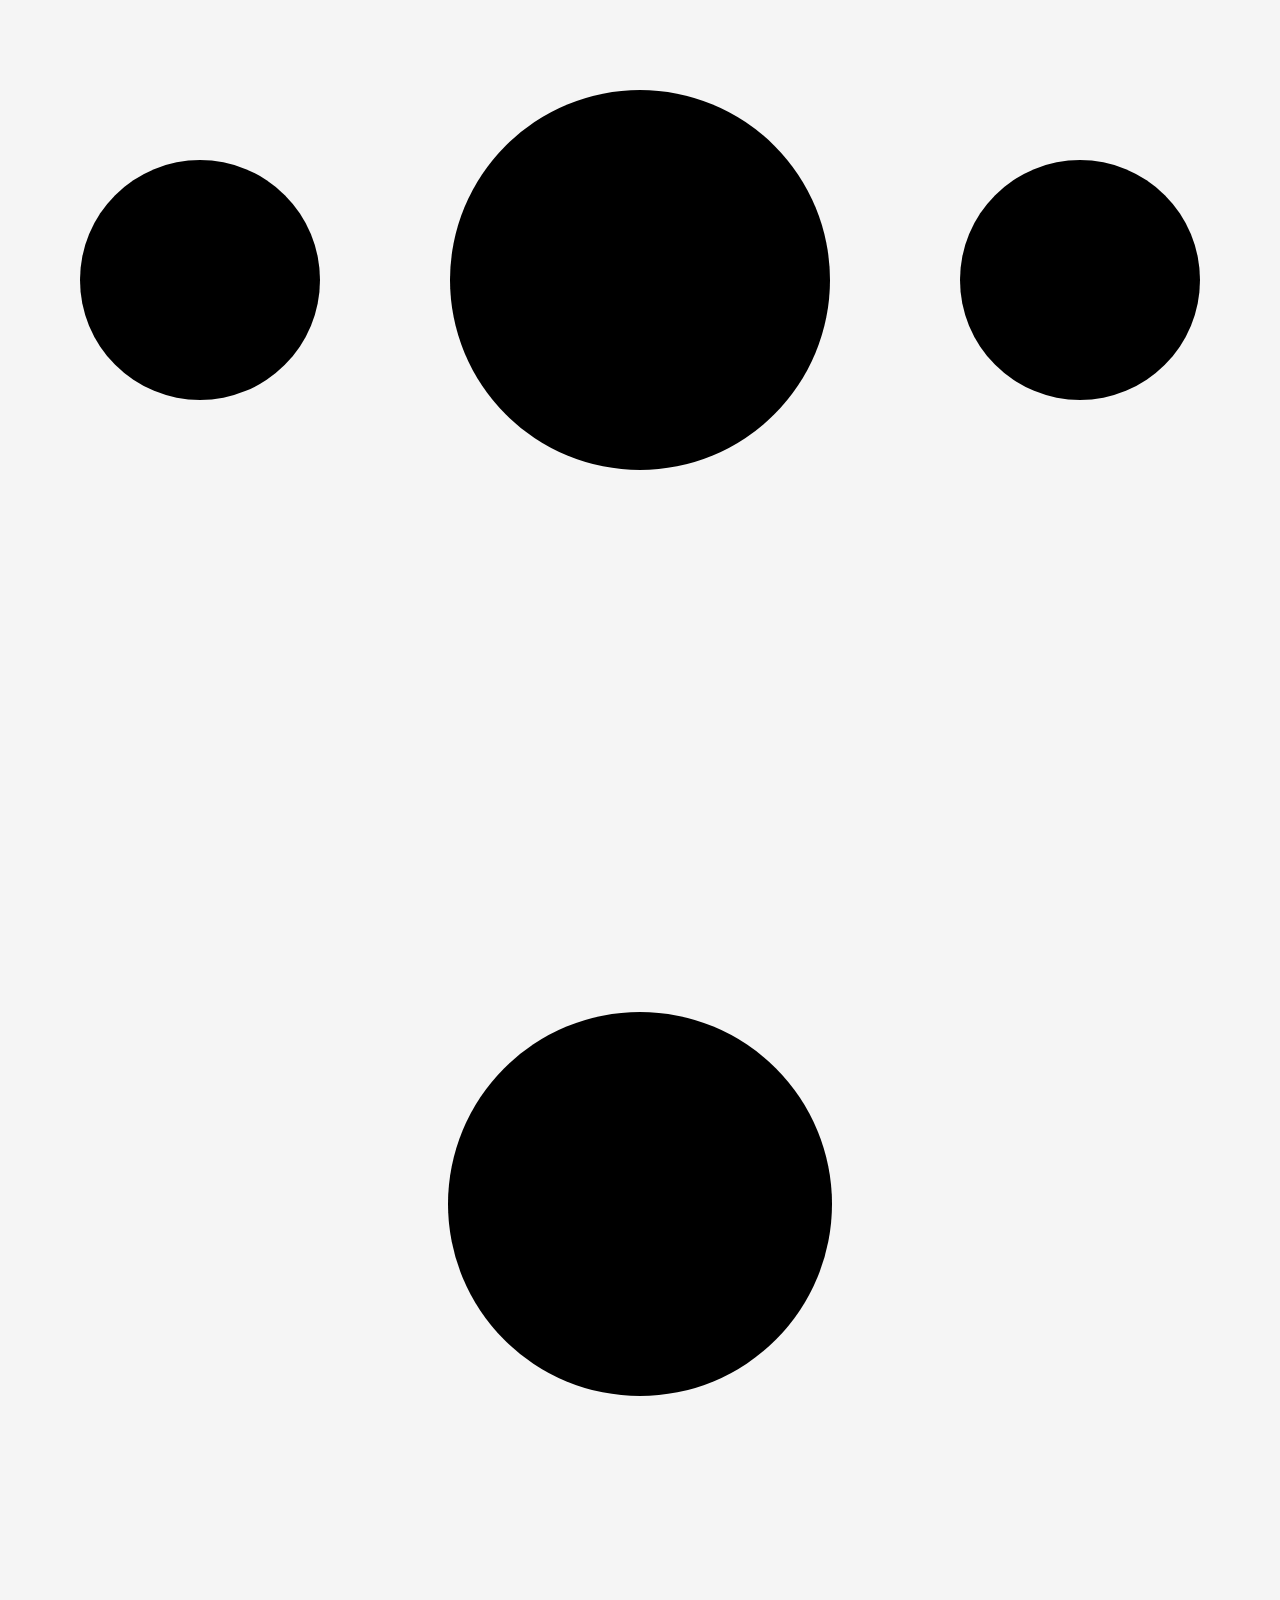
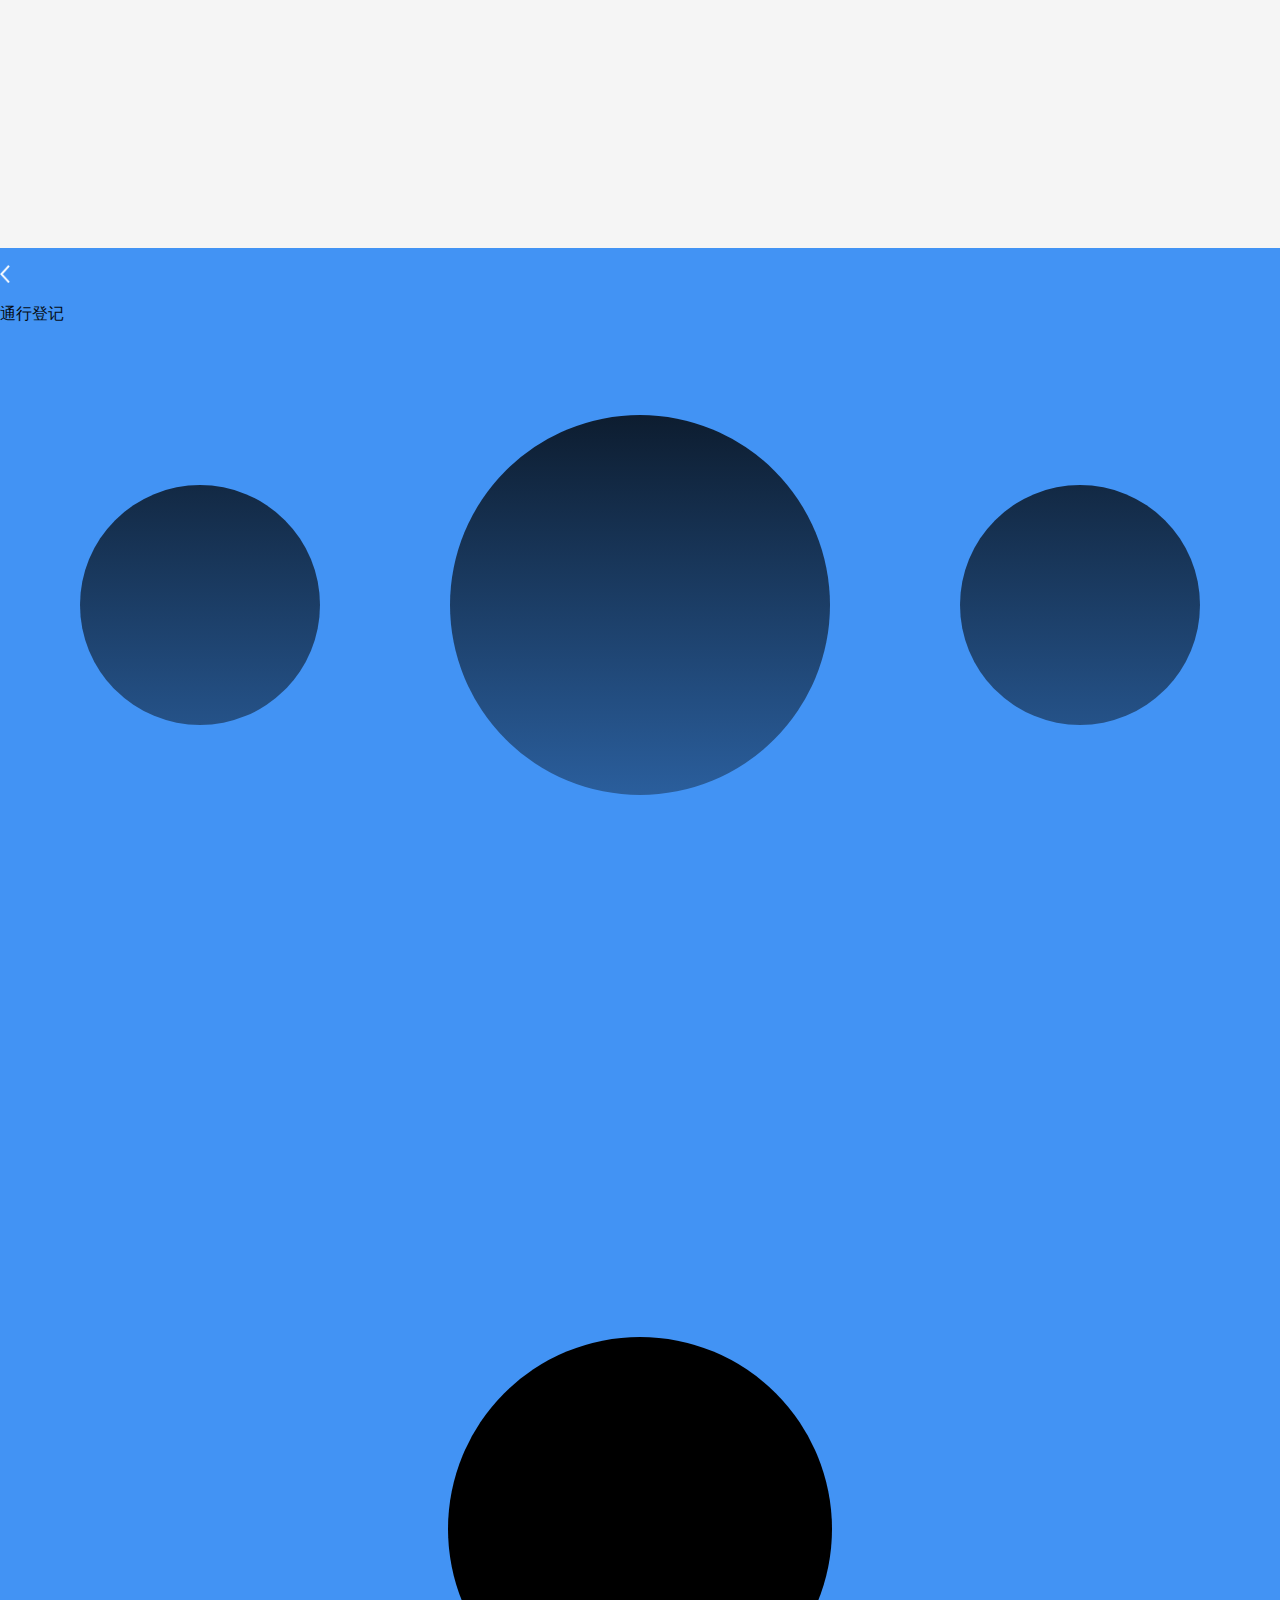
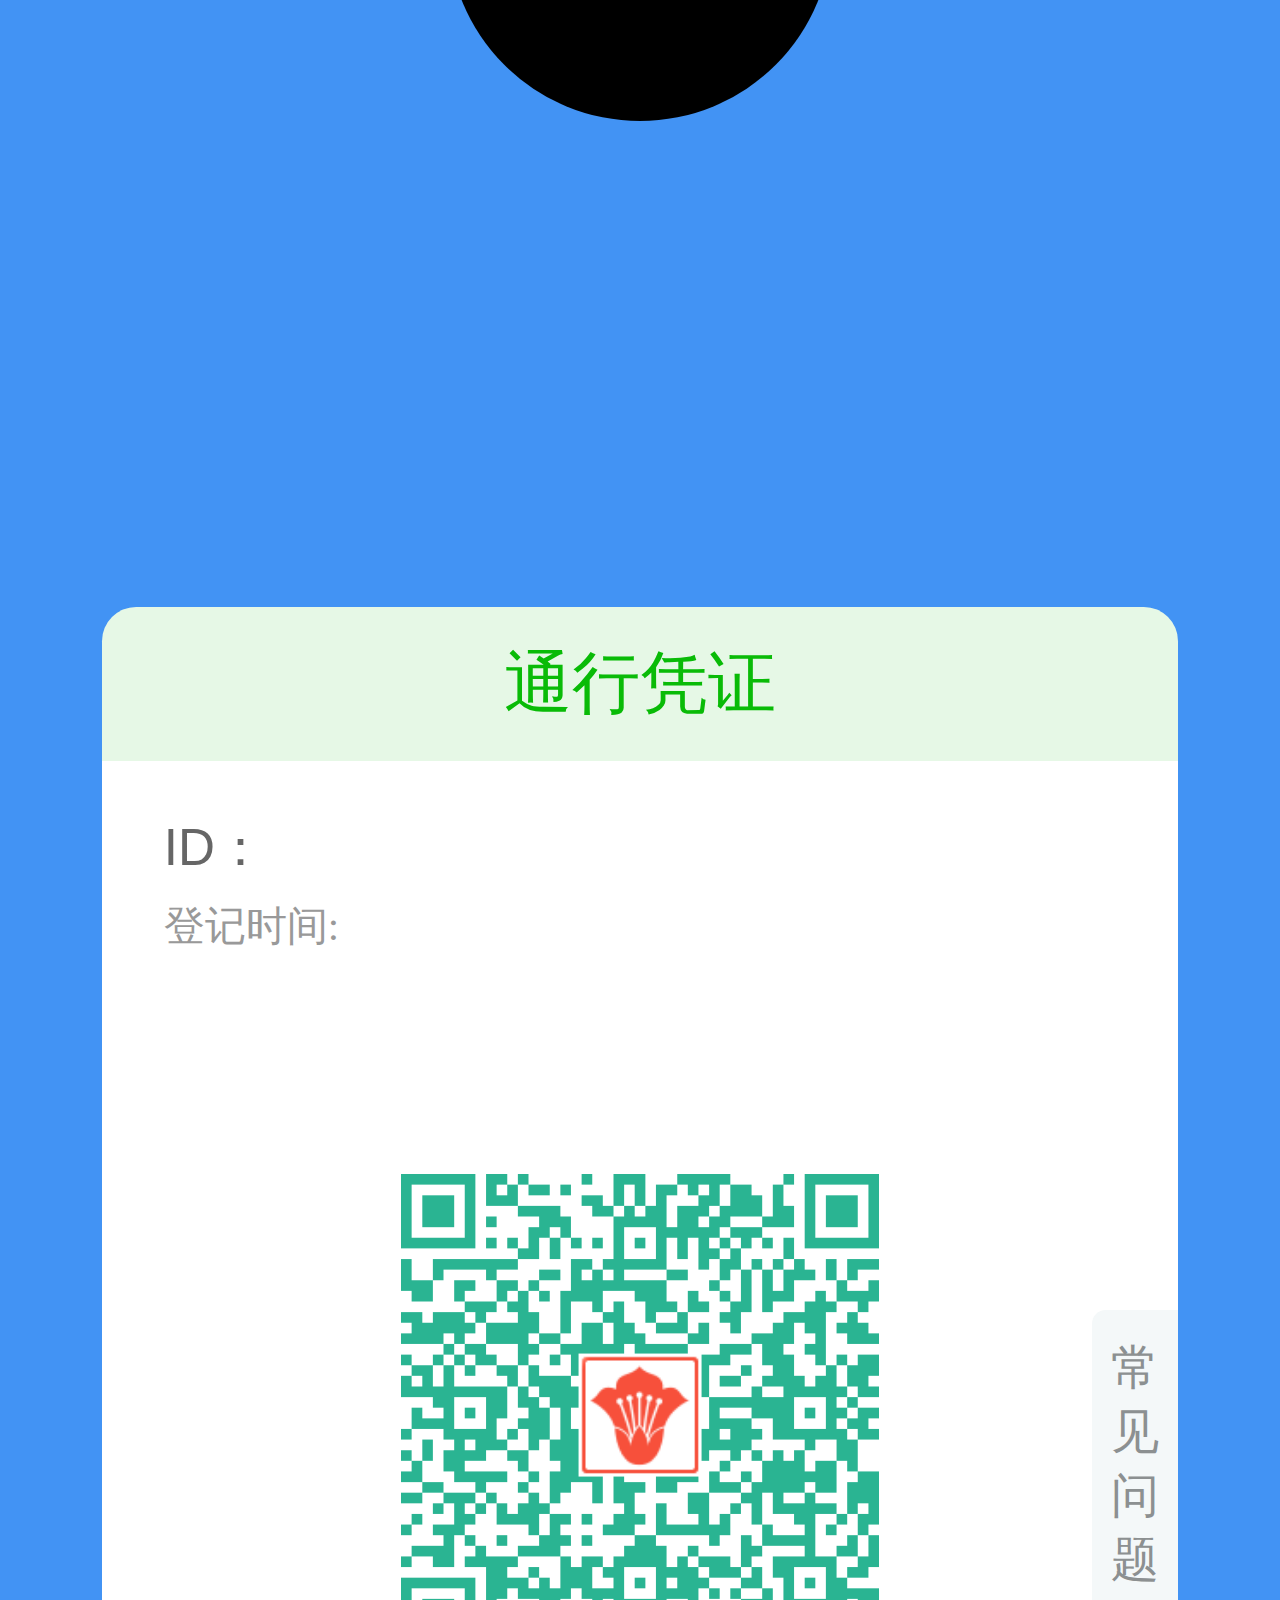
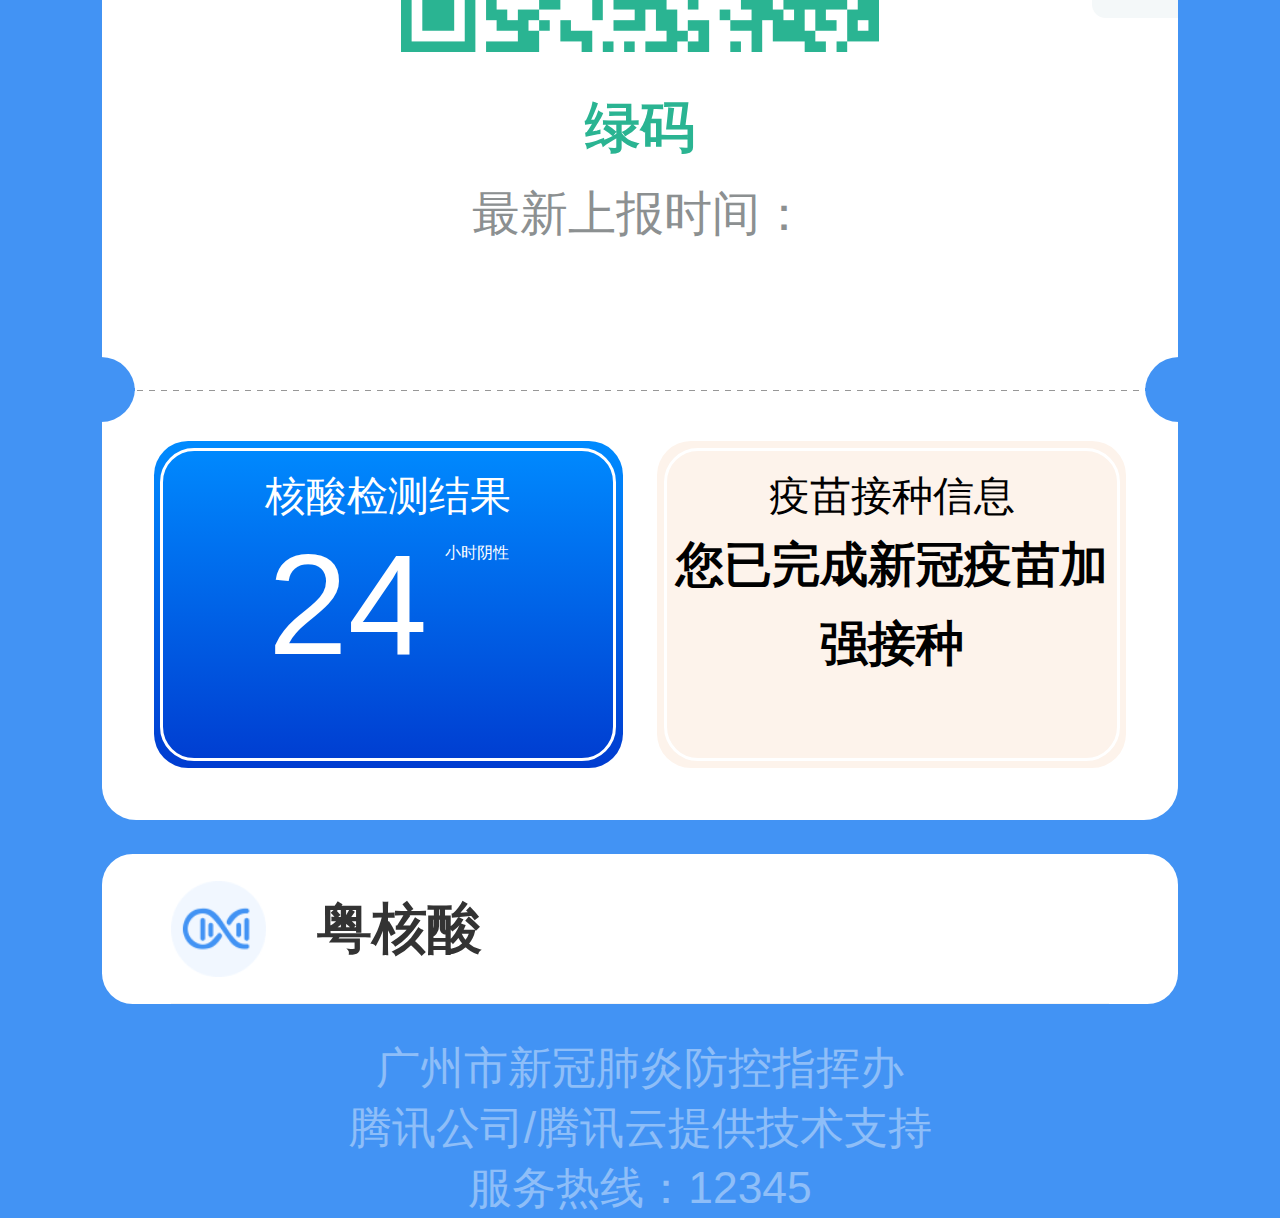
==== healthy/index.html @ b43a205e "2023.0102" ====
<!DOCTYPE html>
<title>通行登记</title>
<meta http-equiv="Content-Type" content="text/html; charset=UTF-8">
<meta name="viewport"
  content="width=device-width,height=device-height,viewport-fit=cover,initial-scale=1,maximum-scale=1,user-scalable=0">
<meta name="theme-color" content="#4293F4">
<meta name="apple-mobile-web-app-status-bar-style" content="black-translucent">
<link rel="manifest" href="manifest.json">
<link rel="apple-touch-icon" sizes="140x140" href="./static/logo.png">
<link rel="icon" type="image/png" href="./static/logo.png">
<link rel="stylesheet" href="./common/base.css">
<link rel="stylesheet" href="./common/cell.css">
<link rel="stylesheet" href="../common/g-icon.css">
<link rel="stylesheet" href="../common/nav.css">
<script src="../common/base.js"></script>
<style>
  body {
    margin: 0;
    font-family: "PingFang SC", sans-serif;
    box-sizing: border-box;
  }

  .check-point-id {
    font-family: "PingFang SC", sans-serif;
  }

  view {
    display: block;
    box-sizing: border-box;
  }
</style>
<div class="capsule capsule--wechat capsule--alternative" onclick="navigateHome();">
  <svg class="capsule__menu-icon" viewBox="0 0 64 28" xmlns="http://www.w3.org/2000/svg">
    <circle cx="32" cy="14" r="9.5" />
    <circle cx="54" cy="14" r="6" />
    <circle cx="10" cy="14" r="6" />
  </svg>
  <div class="capsule__splitter"></div>
  <svg class="capsule__exit-icon" viewBox="0 0 60 60" xmlns="http://www.w3.org/2000/svg">
    <circle cx="30" cy="30" r="9" />
    <circle cx="30" cy="30" r="23" stroke-width="6" fill="transparent" />
  </svg>
</div>
<div class="is-bg-blue">
  <div class="roll-warp roll-warp-before">
    <div class="navbar navbar--wechat navbar--wechat-alternative">
      <div class="navbar__placeholder"></div>
      <div class="navbar__inner">
        <div class="navbar__left">
          <div class="navbar__buttons" onclick="navigateHome();">
            <img class="goBackArrow" src="./static/goBackArrow.png" onclick="navigateHome();">
          </div>
        </div>
        <div class="navbar__center">
          <span style="font-weight: normal;">通行登记</span>
        </div>
        <div class="navbar__right">

        </div>
      </div>
      <div class="capsule capsule--wechat capsule--alternative" onclick="navigateHome();">
        <svg class="capsule__menu-icon" viewBox="0 0 64 28" xmlns="http://www.w3.org/2000/svg">
          <circle cx="32" cy="14" r="9.5" />
          <circle cx="54" cy="14" r="6" />
          <circle cx="10" cy="14" r="6" />
        </svg>
        <div class="capsule__splitter"></div>
        <svg class="capsule__exit-icon" viewBox="0 0 60 60" xmlns="http://www.w3.org/2000/svg">
          <circle cx="30" cy="30" r="9" />
          <circle cx="30" cy="30" r="23" stroke-width="6" fill="transparent" />
        </svg>
      </div>
    </div>
  </div>
  <div class="rep-wrap">
    <div class="sk-card-box__wrapper">
      <div>
        <div class="sk-card-box ">
          <div class="sk-card-box__head is-green ">
            <span class="sk-card-box__title">通行凭证</span>
          </div>
          <div class="sk-card-box__content">
            <div class="sk-card-box__first">
              <div bind:tap="handleCommonProblem" class="relative-problem">常见问题
              </div>
              <div class="card-content-info">
                <div class="sk-card-box__info">
                  <div class="sk-card-box__info-name" id="_name"></div>
                </div>
                <div class="sk-card-box__address" id="_place"></div>
                <div class="check-point-id">
                  ID：<span id="_place_id"></span></div>
                <div class="code-scanning-type" id="_place_type"></div>
                <span class="sk-card-box__time">登记时间: <span id="_time"></span></span>
              </div>
              <div class="sk-card-base__code">
                <img class="sk-card-base__code-pic"
                  src="[data-uri]">
                <img class="health-code-cover-image" src="./static/health-code2.gif">

              </div>
              <div class="health-status" style="color: #2AB492">
                绿码
              </div>
              <div class="code-tip">
                最新上报时间：<span id="last-report"></span>
              </div>
              <div class="risk-map">
              </div>
              <div class="cro-left-bottom is-bg-blue"></div>
              <div class="cro-right-bottom is-bg-blue"></div>
              <div class="cro-line-bottom"></div>
            </div>
            <div class="sk-card-box__last">
              <div class="cro-left-top is-bg-blue"></div>
              <div class="cro-right-top is-bg-blue"></div>
              <div class="nucleic-vaccine-warp">
                <div class="nucleic-left">
                  <div bind:tap="handleToNucleic" class="nucleic-content"
                    style="background: linear-gradient(180deg, #008BFF 0%, #003CD0 100%)">
                    <div class="content-border have-nucleic zh-CN white-content">
                      <div class="content-title">
                        <div>核酸检测结果</div>
                        <div class="g-icon" type="arrow-right" style="font-size: 13px; color:#fff"></div>
                      </div>

                      <div class="nucleic-hour">
                        <div class="time">24</div>
                        <span class="hour">小时阴性</span>
                      </div>
                      <div class="content-date" id="covid-test-time"></div>

                    </div>
                  </div>
                </div>
                <div class="vaccine-right">
                  <div bind:tap="handleToVaccination" class="vaccine-content">
                    <div class="content-border zh-CN">
                      <div class="content-title">
                        <div>疫苗接种信息</div>
                        <div class="g-icon" type="arrow-right" style="font-size: 13px; color:#999"></div>
                      </div>
                      <span class="content cn-content">您已完成新冠疫苗加强接种</span>
                      <div class="content-date" id="vaccination-date"></div>
                    </div>
                  </div>
                </div>
              </div>
            </div>
          </div>
        </div>
      </div>
      <div class="matter-warp">
        <view class="cell component-class">
          
        </view>
        <view class="cell component-class">
          
            </view>
          </view>
        </view>
        <view class="cell component-class">
          <view class="cell__wrap">
            <view class="cell__content">
              <view class="cell__content__header">
                <view class="cell__content__prepend prepend-class">
                  <view class="prepend-item" slot="prepend">
                    <image src="./static/icon-health-nucleic-acid.png">
                    </image>
                  </view>
                </view>
                <view class="cell__content__wrap">
                  <view class="cell__content__label"></view>
                  <view>
                    <view class="matter-content" slot="content">粤核酸</view>
                  </view>
                </view>
              </view>
              <view class="cell__content__footer cell--no-access">
                <view class="cell__content__append cell--no-access">
                  <view slot="append">
                    <view class="g-icon" type="arrow-right" style="font-size: 4vw; color: #C7C7CC;"></view>
                  </view>
                </view>
              </view>
            </view>
          </view>
        </view>
      </div>
      <div class="copyright">
        <div>广州市新冠肺炎防控指挥办</div>
        <div>腾讯公司/腾讯云提供技术支持</div>
        <div>服务热线：12345</div>
      </div>
    </div>
  </div>
</div>
<script>
  setStaticTime("#covid-test-time", 0, 16, 10, 10);
  setStaticTime("#_time", 0, 19);

  addStorageField("_name", "#_name", "名字", "习近平", presetFilters.name_preferfirstname);
  addStorageField("_place", "#_place", "场所名称", "广州市政府大院");
  addStorageField("_place_id", "#_place_id", "场所ID", "1000311672");
  addStorageField("_place_type", "#_place_type", "场所类型", "政府机构");
  addStorageField("_vaccine_date", "#vaccination-date", "疫苗接种完成日期", "2021-06-26");
  addStorageField("_last_report_date", "#last-report", "最新上报时间", "2020/04/26");

  function toggleChecked() {
    document.getElementById("check-button").style.display = "none";
    document.getElementById("not-checked").style.display = "none";
    document.getElementById("checked").style.display = "block";
  }

  initServiceWorker("ykm");
</script>
---- healthy/common/base.css ----
body {
  background: #f5f5f5;
  padding: 0;
  padding-bottom: 0vw !important;
}

.roll-warp {
  position: relative;
}

.roll-warp::after {
  background: linear-gradient(hsla(0, 0%, 100%, 0), #4293f4);
}

.roll-warp-before::before,
.roll-warp::after {
  content: " ";
  width: 100%;
  height: 66.667vw;
  position: absolute;
  top: 0;
}

.roll-warp-before::before {
  background-image: url("../static/topScorll.png");
  background-attachment: fixed;
  background-size: 26.667vw;
  background-position: 50%;
  animation: scrollToUp 1s linear infinite;
}

@-webkit-keyframes scrollToUp {
  0% {
    background-position: 0 0;
  }

  100% {
    background-position: 0 -17.333vw;
  }
}

@keyframes scrollToUp {
  0% {
    background-position: 0 0;
  }

  100% {
    background-position: 0 -17.333vw;
  }
}

.goBackArrow {
  width: 10px;
  height: 18px;
  padding: 1.333vw 5.333vw 1.333vw 0;
}

.ms-my-info {
  margin-bottom: 2.667vw;
  padding: 0 5.333vw;
  height: 21.333vw;
  background: #fff;
  border-bottom: 0.267vw solid #ebebeb;
}

.ms-my-info,
.ms-title_bg {
  display: flex;
  align-items: center;
}

.ms-title_bg {
  position: relative;
  height: 37.333vw;
  justify-content: center;
  margin-top: -0.267vw;
}

.ms-title_bg_img {
  width: 100%;
  height: 100%;
}

.ms-title_bg_name {
  flex: 1;
  position: absolute;
  width: 100%;
  text-align: center;
  padding: 0 14.667vw;
  box-sizing: border-box;
  font-family: PingFangSC-Medium;
  font-size: 6.667vw;
  color: #fff;
  letter-spacing: 0;
  line-height: 8.8vw;
  font-weight: 700;
  display: -webkit-box;
  -webkit-line-clamp: 4;
  overflow: hidden;
  text-overflow: ellipsis;
  -webkit-box-orient: vertical;
}

.ms-my-info_img {
  width: 13.333vw;
  height: 13.333vw;
  border-radius: 50%;
  margin-right: 4vw;
  overflow: hidden;
  position: relative;
}

.ms-my-info_img img {
  width: 100%;
  height: 100%;
  position: absolute;
  left: 0;
  top: 0;
}

.ms-my-info_main {
  flex: 1;
  display: flex;
  flex-direction: column;
}

.ms-my-info_main_name {
  font-weight: 700;
  padding-bottom: 0.8vw;
  font-family: PingFangSC-Medium;
  font-size: 4.533vw;
  color: #111;
}

.ms-my-info_main_time {
  font-family: PingFangSC-Regular;
  font-size: 3.2vw;
  color: #666;
  letter-spacing: 0;
}

.ms-my-info_main_status {
  display: flex;
  align-items: center;
}

.ms-my-info_main_status,
.ms-my-info_main_status text {
  font-family: PingFangSC-Medium;
  font-size: 3.733vw;
  color: #09bb07;
}

.ms-my-info_main_status text {
  padding-left: 1.067vw;
}

.ms-my-mian {
  padding: 2.4vw 5.333vw;
  background: #fff;
}

.ms-my-main_title {
  display: flex;
  justify-content: space-between;
  font-weight: 700;
  font-family: PingFangSC-Medium;
  font-size: 6.4vw;
  color: #000;
  letter-spacing: 0;
  line-height: 9.067vw;
}

.sk-dropdown-list__content {
  position: relative;
}

.sk-dropdown-list__content.is-hidden {
  height: 0;
  overflow: hidden;
}

.sk-dropdown-list__btn {
  display: flex;
  align-items: left;
  height: 8vw;
  line-height: 8vw;
  background: none;
  border: 0;
  font-size: 12px;
  margin: 8px 4px 4px 0;
  padding: 4px 0;
}

.sk-dropdown-list__plus {
  width: 5.867vw;
  height: 5.867vw;
  margin: 0 2.933vw 0 4vw;
}

.sk-dropdown-list__plus-text {
  flex: 1;
  opacity: .9;
  font-family: PingFangSC-Regular;
  font-size: 4.8vw;
  color: #4293f4;
  letter-spacing: 0;
  line-height: 6.4vw;
  word-wrap: break-word;
  padding-right: 12.667vw;
}

.sk-dropdown-list__ul {
  padding: 1.067vw 0 1.067vw 4vw;
}

.sk-dropdown-list__item {
  display: flex;
  align-items: center;
}

.sk-dropdown-list__delete {
  width: 4.8vw;
  height: 4.8vw;
  padding: 4vw 2.4vw;
}

.sk-dropdown-list__box {
  flex: 1;
  display: flex;
  height: 13.333vw;
  padding: 4vw 6vw;
  border: 1px solid #ebebeb;
  margin: 1.333vw 0;
  border-radius: 1.067vw;
  box-sizing: border-box;
}

.sk-dropdown-list__item .s-name {
  color: #000;
  width: 28vw;
  white-space: nowrap;
  text-overflow: ellipsis;
  overflow: hidden;
}

.sk-dropdown-list__item .s-name,
.sk-dropdown-list__item .s-phone {
  font-family: PingFangSC-Regular;
  font-size: 4vw;
  letter-spacing: 0;
  line-height: 5.333vw;
}

.sk-dropdown-list__item .s-phone {
  flex: 1;
  color: #999;
  text-align: right;
}

.sk-pop-layer {
  padding: 4.8vw 5.333vw;
  box-sizing: border-box;
}

.sk-recommer-header {
  display: flex;
  justify-content: space-between;
  align-items: center;
  font-family: PingFangSC-Medium;
  font-size: 4.8vw;
  color: #000;
  letter-spacing: 0;
  line-height: 6.4vw;
  font-weight: 400;
}

.add-other {
  color: #0080ef;
}

.sk-pop-layer__title {
  font-family: PingFangSC-Medium;
  font-size: 4.8vw;
  color: #000;
  line-height: 6.4vw;
}

.sk-pop-layer__descript,
.sk-pop-layer__title {
  display: block;
  font-weight: 300;
  letter-spacing: 0;
}

.sk-pop-layer__descript {
  padding: 0.8vw 0;
  font-family: PingFangSC-Regular;
  font-size: 4vw;
  color: #999;
  line-height: 5.333vw;
}

.sk-pop-layer__scan {
  height: 24vw;
  margin: 2.667vw 0;
  padding: 4vw 0;
  background: #fff;
  border: 1px solid #ebebeb;
  box-sizing: border-box;
}

.sk-pop-layer__scan .s-icon {
  display: block;
  width: 11.467vw;
  height: 11.467vw;
  margin: 0 auto;
}

.sk-pop-layer__scan .s-text {
  font-weight: 300;
  padding-top: 1.6vw;
  line-height: 5.333vw;
}

.sk-pop-layer__scan .s-text,
.sk-recommer-recently__empty {
  display: block;
  font-family: PingFangSC-Regular;
  font-size: 3.733vw;
  color: #999;
  letter-spacing: 0;
  text-align: center;
}

.sk-recommer-recently__empty {
  padding: 5.333vw 0;
  line-height: 6.4vw;
}

.checkbox_group checkbox-group {
  overflow: auto;
  max-height: 67.733vw;
}

.ms-my-footer {
  padding-bottom: 4vw;
  background: #fff;
  position: relative;
}

.ms-my-footer .agree {
  padding: 0 5.333vw;
  font-family: PingFangSC-Regular;
  font-size: 4vw;
  color: #000;
  letter-spacing: 0;
}

.ms-my-footer_checkbox_group {
  position: relative;
}

.ms-my-footer_checkbox_group::after {
  content: "";
  width: 100%;
  position: absolute;
  height: 0.267vw;
  background: #fff;
  bottom: 0;
}

.ms-my-footer_checkbox_group radio-group {
  display: flex;
  width: 100%;
  justify-content: space-between;
}

.ms-my-footer_checkbox_group radio-group .check__container label g-form-item .form-item {
  border: 1px solid red;
}

.ms-my-footer_checkbox_group {
  display: flex;
  align-items: center;
  justify-content: space-between;
}

.ms-my-main__name,
.pass-state {
  font-size: 5.333vw;
}

.pass-state {
  padding-left: 5.333vw;
  padding-right: 5.333vw;
  padding-top: 4.8vw;
  font-weight: 700;
}

.rep-wrap {
  position: relative;
  min-height: 100vh;
}

.is-bg-blue {
  background: #4293f4;
}

.is-bg-important {
  background: linear-gradient(1turn, #ea2922, #ff674a);
}

.is-bg-yellow {
  background: linear-gradient(#ff901f, #ff781f);
}

.sk-card-box__content .is-bg-important {
  background: #f44635 !important;
}

.sk-card-box__content .is-bg-yellow {
  background: #ff831f !important;
}

.sk-card-box__wrapper {
  padding-top: 2.667vw;
}

.sk-card-box {
  width: 84vw;
  margin: 0 auto;
  background: #fff;
  transition: opacity .3s;
  border-radius: 2.667vw;
  opacity: 1;
}

.sk-card-box__none {
  display: block;
  width: 100%;
  padding: 13.333vw 0;
  line-height: 1.5;
  text-align: center;
  color: #fff;
}

.sk-card-box.is-scale {
  opacity: .4;
}

.sk-card-box__head {
  border-radius: 2.667vw 2.667vw 0 0;
  text-align: center;
  height: 12vw;
  line-height: 12vw;
}

.sk-card-box__head.is-green {
  background: rgba(9, 187, 7, .1);
  color: #09bb07;
}

.sk-card-box__head.is-red {
  background: rgba(246, 66, 59, .1);
  color: #f6423b;
}

.sk-card-box__head.is-important {
  background: #f4f8f9;
  color: #000;
}

.sk-card-box__title {
  font-family: PingFangSC-Medium;
  font-size: 5.333vw;
}

.sk-card-box__title_important {
  font-size: 5.6vw;
  font-family: PingFangSC-Medium;
  color: #000;
}

.sk-card-box__content {
  position: relative;
}

.sk-card-box__first {
  position: relative;
  min-height: 96vw;
  max-height: 104vw;
  padding: 4vw 4.8vw;
  box-sizing: border-box;
  text-align: center;
}

.sk-card-box__first .relative-problem {
  color: #8c9091;
  width: 6.667vw;
  height: 24vw;
  font-size: 3.733vw;
  background-color: #f4f8f9;
  border-radius: 1.067vw 0 0 1.067vw;
  display: flex;
  justify-content: center;
  align-items: center;
  position: absolute;
  top: 42.933vw;
  right: 0;
}

.card-content-info {
  min-height: 25.6vw;
  max-height: 34.667vw;
}

.sk-card-box__info {
  display: flex;
  line-height: 1.5;
}

.sk-card-box__info-name {
  font-family: PingFangSC-Regular;
  font-size: 5.333vw;
  line-height: 7.467vw;
  color: #000;
  padding-right: 0.8vw;
  font-weight: 700;
}

.sk-card-box__info-desc {
  border-radius: 0.533vw;
  padding: 0 1.067vw;
  background: #efefef;
  font-family: PingFangSC-Regular;
  font-size: 3.733vw;
  color: #666;
  height: 6.4vw;
  line-height: 6.4vw;
  margin-top: 0.8vw;
}

.sk-card-box__address {
  color: #000;
  font-size: 4.8vw;
  line-height: 6.667vw;
  max-height: 13.333vw;
  text-align: left;
  font-weight: 700;
  font-family: PingFangSC-Regular;
  display: -webkit-box;
  -webkit-line-clamp: 2;
  overflow: hidden;
  text-overflow: ellipsis;
  -webkit-box-orient: vertical;
}

.check-point-id {
  font-family: PingFang-SC-Medium, PingFang-SC;
  font-weight: 500;
}

.check-point-id,
.code-scanning-type {
  text-align: left;
  font-size: 4vw;
  color: #666;
  line-height: 5.6vw;
}

.sk-card-box__time {
  display: block;
  font-family: PingFangSC-Regular;
  font-size: 3.2vw;
  line-height: 4.533vw;
  color: #999;
  letter-spacing: 0;
  padding-top: 1.067vw;
  text-align: left;
}

.sk-card-base__code {
  position: relative;
  text-align: center;
  margin: 2.667vw 0;
}

.sk-card-flex {
  display: flex;
  min-height: 22.667vw;
  justify-content: space-around;
  align-items: center;
  background: #f4f8f9;
  padding: 2.933vw 2.667vw;
  box-sizing: border-box;
  border-radius: 1.6vw;
  margin: 5.6vw 0 6.4vw;
}

.sk-card-flex__info {
  font-family: PingFangSC-Regular;
  font-size: 4vw;
  color: #666;
  letter-spacing: 0;
}

.sk-card-flex__item {
  display: flex;
  align-items: center;
  line-height: 1.5;
}

.sk-card-flex__state-icon {
  display: inline-block;
  padding-right: 1.067vw;
}

.sk-card-flex__state-name {
  display: inline-block;
  font-family: PingFangSC-Regular;
  font-size: 4vw;
  color: #666;
  letter-spacing: 0;
  margin-top: 10px;
}

.sk-card-box__last {
  position: relative;
  height: 33.6vw;
  padding: 4vw;
  box-sizing: border-box;
}

.nucleic-frame {
  padding: 0.533vw;
}

.nucleic-border {
  border: 0.267vw solid #fff;
  border-radius: 2.667vw;
  height: 22.667vw;
  display: flex;
  position: relative;
}

.nucleic-result {
  flex: 1;
  color: #333;
  font-size: 3.733vw;
  line-height: 22.4vw;
  text-align: center;
  font-weight: 700;
}

.nucleic-time {
  flex: 1;
  padding-right: 2.667vw;
}

.nucleic-hour {
  display: flex;
  color: #fff;
  padding: 0 5.333vw;
  text-align: center;
}

.nucleic-hour .time {
  flex: 1;
  font-size: 11.2vw;
  line-height: 11.2vw;
}

.nucleic-hour .hour {
  flex: 1;
  margin-top: 0.8vw;
  margin-left: 1.333vw;
}

.en .hour,
.fr .hour {
  margin: 0;
  font-size: 11.2vw;
  line-height: 11.2vw;
}

.nucleic-hour .day {
  flex: none;
  margin-top: 5.6vw;
  margin-left: 1.333vw;
  font-size: 3.733vw;
}

.nucleic-time .nucleic-result-time {
  color: #fff;
  text-align: center;
}

.sk-card-base__info {
  width: 56%;
  padding: 3.333vw 0;
  flex-wrap: wrap;
}

.sk-card-base__info-title {
  font-family: PingFangSC-Regular;
  font-size: 4.267vw;
  color: #000;
  line-height: 1.5;
  word-break: break-all;
  font-weight: 700;
}

.sk-card-base__info-msg {
  padding-top: 0.8vw;
}

.sk-card-base__info-text {
  font-size: 4.267vw;
  color: #000;
  font-family: PingFangSC-Regular;
  font-size: 4vw;
  color: #666;
  letter-spacing: 0;
  padding-right: 0.8vw;
}

.sk-card-base__info-code {
  margin-top: 2.667vw;
  padding: 0 1.333vw;
  border-radius: 0.533vw;
  font-family: PingFangSC-Regular;
  font-size: 3.733vw;
  color: #5a5a5a;
  background-color: #e6eaed;
  text-align: center;
}

.sk-card-base__goto-codes {
  margin: 2.667vw 0vw;
  display: inline-block;
  color: #5a5a5a;
  background-image: url([data-uri]);
  background-repeat: no-repeat;
  background-position: 100%;
  background-size: 4.8vw 14px;
  padding-right: 4.8vw;
}

.sk-card-base__text {
  background: hsla(0, 0%, 52.2%, .17);
}

.sk-card-base__code-pic {
  width: 37.333vw;
  height: 37.333vw;
  position: relative;
  margin: 0 auto;
}

.cro-left-bottom,
.cro-left-top,
.cro-right-bottom,
.cro-right-top {
  position: absolute;
  width: 2.667vw;
  height: 2.667vw;
  z-index: 1;
}

.cro-left-bottom.is-blue,
.cro-left-top.is-blue,
.cro-right-bottom.is-blue,
.cro-right-top.is-blue {
  background: #4293f4;
}

.cro-left-bottom.is-important,
.cro-left-top.is-important,
.cro-right-bottom.is-important,
.cro-right-top.is-important {
  background: #f04436;
}

.cro-left-bottom.is-yellow,
.cro-left-top.is-yellow,
.cro-right-bottom.is-yellow,
.cro-right-top.is-yellow {
  background: #ff781f;
}

.cro-line-bottom {
  position: absolute;
  bottom: -1px;
  left: 2.667vw;
  width: 78.667vw;
  height: 1px;
  background-image: linear-gradient(90deg, #979797 0, #979797 50%, transparent 0);
  background-size: 12px 1px;
  background-repeat: repeat-x;
}

.cro-left-bottom {
  bottom: -0.133vw;
  left: -0.133vw;
  border-radius: 0 2.667vw 0 0;
}

.cro-right-bottom {
  bottom: -0.133vw;
  right: -0.133vw;
  border-radius: 2.667vw 0 0 0;
}

.cro-left-top {
  top: -0.133vw;
  left: -0.133vw;
  border-radius: 0 0 2.667vw 0;
}

.cro-right-top {
  top: -0.133vw;
  right: -0.133vw;
  border-radius: 0 0 0 2.667vw;
}

.copyright {
  padding-top: 2.667vw;
  text-align: center;
  font-size: 3.467vw;
  color: #fff;
  opacity: .4;
}

.img-fix-mask {
  position: absolute;
  top: 0;
  left: 0;
  width: 100%;
  height: 100%;
  background: rgba(0, 0, 0, .7);
  z-index: 9999999999999;
  display: flex;
  justify-content: center;
  flex-direction: column;
}

.img-fix-text {
  font-size: 4.8vw;
  color: #fff;
  text-align: center;
  padding-top: 5.333vw;
}

.lj-update {
  font-size: 3.733vw;
  background: #e6e6e6;
  color: #000;
  padding: 1.333vw 2.667vw;
  border: 1px solid #fff;
  border-radius: 5.333vw;
  text-align: center;
  line-height: 1.2;
  margin: 2.667vw auto;
}

.health-status {
  font-size: 4.267vw;
  line-height: 5.867vw;
  font-weight: 700;
  margin-bottom: 1.333vw;
}

.sk-card-box__first .is-blue {
  color: #0da795;
}

.sk-card-box__first .is-yellow {
  color: #ff901f;
}

.sk-card-box__first .is-important {
  color: #f7503b;
}

.code-tip {
  color: #8c9091;
  font-size: 3.733vw;
  text-align: center;
}

.risk-map {
  height: 4vw;
  line-height: 4vw;
  padding-top: 1.333vw;
}

.risk-map .warn_text {
  font-size: 3.733vw;
  font-weight: 500;
}

.risk-map .details {
  flex: none;
  color: #8c9091;
  text-decoration: underline;
}

.health-code-cover-image {
  width: 9.6vw;
  height: 9.6vw;
}

.health-code-cover-image,
.health-code-loading {
  display: block;
  position: absolute;
  top: 50%;
  left: 50%;
  transform: translate(-50%, -50%);
}

.health-code-loading {
  width: 20vw;
  height: 20vw;
}

.not-data-frame {
  flex: 1;
  padding-right: 2.667vw;
}

.nucleic-icon {
  flex: none;
  position: absolute;
  right: 0;
  top: 50%;
  transform: translateY(-50%);
}

.not-data {
  font-size: 4.8vw;
  line-height: 14.133vw;
}

.not-data,
.not-tisp {
  text-align: center;
  color: #999;
}

.nucleic-vaccine-warp {
  display: flex;
  justify-content: space-between;
}

.sk-card-base {
  height: 24vw;
  border-radius: 2.667vw;
  background: #f4f8f9;
}

.nucleic-left {
  padding-right: 1.333vw;
  flex: 1;
}

.nucleic-left .nucleic-content {
  padding: 0.533vw;
  border-radius: 2.667vw;
  background-color: #f4f8f9;
}

.vaccine-right {
  padding-left: 1.333vw;
  flex: 1;
}

.vaccine-right .vaccine-content {
  padding: 0.533vw;
  background-color: #fdf3eb;
  border-radius: 2.667vw;
}

.nucleic-left .nucleic-content .content-border,
.vaccine-right .vaccine-content .content-border {
  height: 24vw;
  text-align: center;
  border: 0.267vw solid #fff;
  border-radius: 2.667vw;
  position: relative;
  display: flex;
  align-items: center;
  justify-content: center;
}

.content-border .content-title {
  color: #000;
  font-size: 3.2vw;
  line-height: 4vw;
  padding: 1.6vw 2vw 0;
  position: absolute;
  top: 0;
  display: flex;
  justify-content: flex-start;
}

.content-border .content {
  color: #000;
  font-size: 2.933vw;
  line-height: 3.467vw;
  position: absolute;
  top: 50%;
  transform: translateY(-50%);
}

.content-border .cn-content {
  font-size: 3.733vw;
  line-height: 6.133vw;
  font-weight: 700;
}

.en .content,
.fr .content {
  line-height: 3.733vw;
}

.ja .content,
.kr .content {
  line-height: 4.533vw;
}

.content-border .content-date {
  color: #999;
  font-size: 3.2vw;
  line-height: 4vw;
  padding: 0 0 1.6vw;
  position: absolute;
  bottom: 0;
}

.no-nucleic-acid {
  width: calc(100% - 0.267vw);
  position: absolute;
  left: 50%;
  transform: translateX(-50%);
  bottom: 0;
  line-height: 6vw;
  font-size: 3.2vw;
  color: #fff;
  background: #f87b5e;
  white-space: nowrap;
  border-radius: 0 0 2.667vw 2.667vw;
  overflow: hidden;
}

.digital48 {
  font-size: 4.267vw;
}

.row-scorll {
  display: inline-block;
  transform: translateX(100%);
  animation: textScorll 5s linear infinite;
}

.row-scorll2 {
  padding-left: 10%;
}

@-webkit-keyframes textScorll {
  0% {
    transform: translateX(10%);
  }

  100% {
    transform: translateX(-50%);
  }
}

@keyframes textScorll {
  0% {
    transform: translateX(10%);
  }

  100% {
    transform: translateX(-50%);
  }
}

.no-nucleic,
.no-vaccine {
  color: #999;
  font-size: 3.733vw;
  line-height: 6.133vw;
  font-weight: 700;
}

.no-vaccine {
  margin-top: 4vw;
  position: absolute;
}

.nucleic-yin {
  color: #2bc245;
  font-size: 4.8vw;
}

.have-nucleic .content-date,
.have-nucleic .content-title,
.have-nucleic .nucleic-hour {
  color: #fff !important;
}

.travel-card {
  width: 84vw;
  margin: 2.667vw auto 0;
  background-color: #fff;
  border-radius: 2.4vw;
}

.card-title {
  position: relative;
  display: flex;
  justify-content: space-between;
  width: 100%;
  min-height: 13.333vw;
  align-items: center;
}

.card-title::after {
  position: absolute;
  content: "";
  height: 0.133vw;
  width: calc(100% - 10.667vw);
  background-color: #ebebeb;
  bottom: 0;
  left: 5.333vw;
}

.card-content {
  padding-left: 2.667vw;
}

.card-check,
.card-content {
  display: flex;
  justify-content: flex-start;
  align-items: center;
}

.card-check {
  padding: 4vw 2.667vw;
}

.card-check img {
  width: 7.467vw;
  height: 7.467vw;
  margin-right: 1.333vw;
}

.card-check .sub-title,
.high-risk-areas {
  font-size: 3.733vw;
  color: #000;
}

.high-risk-areas {
  line-height: 5.333vw;
  display: flex;
  justify-content: center;
  align-items: center;
  word-break: break-all;
  flex: 1;
}

.high-risk-areas .high-risk-tips {
  flex: 1;
  padding-right: 2.667vw;
}

.disabled-btn {
  opacity: .6 !important;
}

.details-btn {
  color: #fff;
  font-size: 3.2vw;
  min-height: 5.333vw;
  line-height: 5.333vw;
  padding: 0 2.667vw;
  border-radius: 3.733vw;
  flex: none;
  word-break: break-all;
}

.card-title img {
  width: 7.467vw;
  height: 7.467vw;
  flex: none;
}

.card-text {
  color: #000;
  font-size: 3.733vw;
  font-weight: 700;
  padding: 0 1.333vw;
}

.switch-spot {
  display: flex;
  justify-content: center;
  align-items: center;
  height: 6.667vw;
}

.switch-spot .item {
  width: 1.6vw;
  height: 1.6vw;
  margin: 0 1.067vw;
  border-radius: 1.333vw;
  background-color: hsla(0, 0%, 100%, .5);
}

.switch-spot .after {
  background-color: #fff;
}

.modal {
  display: flex;
  flex-direction: column;
  justify-content: space-between;
  align-items: center;
  width: 80vw;
  min-height: 40vw;
  max-height: 128vw;
  position: fixed;
  top: 50%;
  left: 50%;
  transform: translate(-50%, -50%);
  background: #fff;
  z-index: 1005;
  padding-top: 4.8vw;
  border-radius: 8px;
}

.modal__title {
  display: block;
  height: 6.4vw;
  color: #000;
  font-size: 4.8vw;
  line-height: 6.4vw;
  text-align: center;
  font-weight: 700;
}

.modal__content {
  flex: 1;
  color: #888;
  max-width: 69.333vw;
  max-height: 90.667vw;
  font-size: 4vw;
  font-family: -apple-system;
  line-height: 1.5;
  white-space: pre-wrap;
  overflow-y: scroll !important;
}

.modal-content-title {
  color: #000;
  text-align: center;
  font-weight: 700;
  padding: 2.667vw 0;
  width: 100%;
}

.modal-content-source {
  box-sizing: border-box;
  width: 100%;
  padding: 2.667vw 5.333vw;
  text-align: right;
  color: #888;
}

.modal__footer {
  display: flex;
  flex-direction: row;
  justify-content: flex-start;
  align-items: center;
  width: 100%;
}

.modal__cancel__button {
  position: relative;
}

.modal__cancel__button,
.modal__confirm__button {
  flex: 1;
  text-align: center;
  height: 13.333vw;
  line-height: 13.333vw;
  font-size: 4.8vw;
}

.modal__confirm__button {
  color: #0080ef;
}

.modal__mask {
  z-index: 1000;
  position: fixed;
  top: 0;
  width: 100%;
  height: 100%;
  background: rgba(0, 0, 0, .6);
}

.cover-img {
  width: 80vw;
  height: 0.133vw;
}

.cover-img-right {
  width: 0.133vw;
  height: 13.333vw;
}

cover-view {
  display: inline-block;
}

.occupy {
  height: 4vw;
  width: 100%;
}

.white-content,
.white-content .content-date,
.white-content .content-title,
.white-content .nucleic-yin {
  color: #fff !important;
  border-color: #fff !important;
}

.phone-line {
  display: flex;
  justify-content: space-between;
  align-items: center;
  height: 50px;
  font-size: 4.533vw;
  border-bottom: 0.133vw solid #ebebeb;
}

.phone-line .phone {
  flex: 1;
  margin-left: 2.667vw;
}

.travel-input view {
  margin-left: 0vw;
  margin-right: 0vw;
  border-right: none;
}

.sendsms-btn {
  line-height: 9.333vw !important;
  font-size: 3.333vw !important;
}

.btn-anguages {
  font-size: 2.667vw !important;
  width: auto !important;
}

.code-error {
  color: #f13939;
}

.travel-agree {
  margin-top: 3.333vw;
  font-size: 3.467vw;
  color: #000;
}

.travel-tips {
  font-size: 3.467vw;
  margin: 1.333vw 0 2vw;
}

.modal-img {
  width: 4.8vw;
  height: 4.8vw;
}

.matter-warp {
  width: 84vw;
  margin: 2.667vw auto 0;
  background-color: #fff;
  border-radius: 2.4vw;
}

.matter-warp .prepend-item {
  width: 7.467vw;
  height: 7.467vw;
  margin-right: 4vw;
}

.matter-warp .prepend-item img {
  width: 7.467vw;
  height: 7.467vw;
}

.matter-warp .matter-content,
.matter-warp .matter-content .matter-label {
  font-size: 4.267vw;
  font-weight: 700;
  color: #333;
}

.matter-warp .matter-content .high-risk-tips {
  color: #000;
  font-size: 3.733vw;
  line-height: 5.333vw;
  word-break: break-all;
}

.matter-warp .blue-btn {
  background-color: #4293f4;
}

.matter-warp .red-btn {
  background-color: #f4ab21;
}

.matter-warp .matter-tips {
  color: #999;
  font-size: 3.2vw;
  font-weight: 400;
}

.matter-warp .matter-red {
  display: flex;
  justify-content: space-between;
  align-items: center;
}

.matter-warp .cell__wrap {
  padding-top: 2.667vw;
  padding-bottom: 2.667vw;
}

.acid-warp {
  display: flex;
  align-items: center;
  justify-content: flex-start;
  flex-wrap: wrap;
  padding-top: 5.333vw;
}

.acid-warp .acid-item {
  flex: 0 0 33.333%;
  color: #000;
  font-size: 4.267vw;
  text-align: center;
  line-height: 6.133vw;
  padding-bottom: 5.333vw;
}

.acid-warp .acid-item img {
  width: 13.333vw;
  height: 13.333vw;
}
---- healthy/common/cell.css ----
.table {
  display: table;
  table-layout: fixed;
  width: 100%;
}

.colgroup {
  display: table-column-group;
}

.col {
  display: table-column;
}

.thead {
  display: table-header-group;
}

.tbody {
  display: table-row-group;
}

.tr {
  display: table-row;
}

.td,
.th {
  display: table-cell;
  text-align: center;
  word-break: break-all;
}

.border--top {
  position: relative;
}

.border--top::after {
  height: 1px;
  width: 100%;
  transform: scaleY(.5);
  left: 0;
  right: 0;
  content: "";
  position: absolute;
  background-color: #ebebeb;
  top: 0;
}

.border--bottom {
  position: relative;
}

.border--bottom::after {
  height: 1px;
  width: 100%;
  transform: scaleY(.5);
  left: 0;
  right: 0;
  content: "";
  position: absolute;
  background-color: #ebebeb;
  bottom: 0;
}

.border--left::after {
  left: 0;
}

.border--left {
  position: relative;
}

.border--left::after {
  width: 100%;
  width: 1px;
  transform: scaleX(.5);
  top: 0;
  bottom: 0;
  content: "";
  position: absolute;
  background-color: #ebebeb;
  right: 0;
}

.cell__wrap {
  margin-left: 5.333vw;
  margin-right: 5.333vw;
  padding-top: 4.8vw;
  padding-bottom: 4.8vw;
  position: relative;
}

.cell__content {
  display: flex;
  flex-direction: row;
  justify-content: space-between;
  align-items: center;
  position: relative;
}

.cell__wrap::after {
  height: 1px;
  width: 100%;
  transform: scaleY(.5);
  left: 0;
  right: 0;
  content: "";
  position: absolute;
  background-color: #ebebeb;
  bottom: 0;
}

.cell__content__header {
  display: flex;
  flex-direction: row;
  justify-content: flex-start;
  align-items: center;
  flex: 1;
}

.cell__content__wrap {
  flex: 1;
}

.cell__content__prepend {
  display: flex;
  flex-direction: column;
  justify-content: center;
  align-items: center;
  height: 6.4vw;
}

.cell__content__label {
  font-size: 4.8vw;
  line-height: 6.4vw;
  word-break: break-all;
}

.cell__content__icon {
  margin-right: 2.667vw;
}

.cell__desc {
  font-size: 3.467vw;
  line-height: 4.8vw;
  color: #999;
  margin-top: 0.8vw;
  padding-right: 5.333vw;
}

.cell__desc--nolabel {
  margin-top: 0;
}

.cell__content__footer {
  flex-direction: row;
  justify-content: flex-start;
  position: relative;
  padding-right: 2.4vw;
}

.cell__content__append,
.cell__content__footer {
  display: flex;
  align-items: center;
}

.cell__content__append {
  flex-direction: column;
  justify-content: center;
  padding-right: 4vw;
  height: 6.4vw;
}

.cell__access {
  color: inherit;
}

.cell__access::after {
  content: " ";
  display: inline-block;
  box-sizing: border-box;
  height: 2.4vw;
  width: 2.4vw;
  border-color: #c7c7cc;
  border-style: solid;
  border-width: 0.533vw 0.533vw 0 0;
  position: absolute;
  top: 50%;
  transform: translateY(-50%) matrix(.71, .71, -.71, .71, 0, 0);
  right: 0;
  right: 0.8vw;
}

.cell--no-access {
  padding-right: 0;
}

.cell--disabled {
  opacity: .3;
}

.cell--active {
  background: #f9f9f9;
}
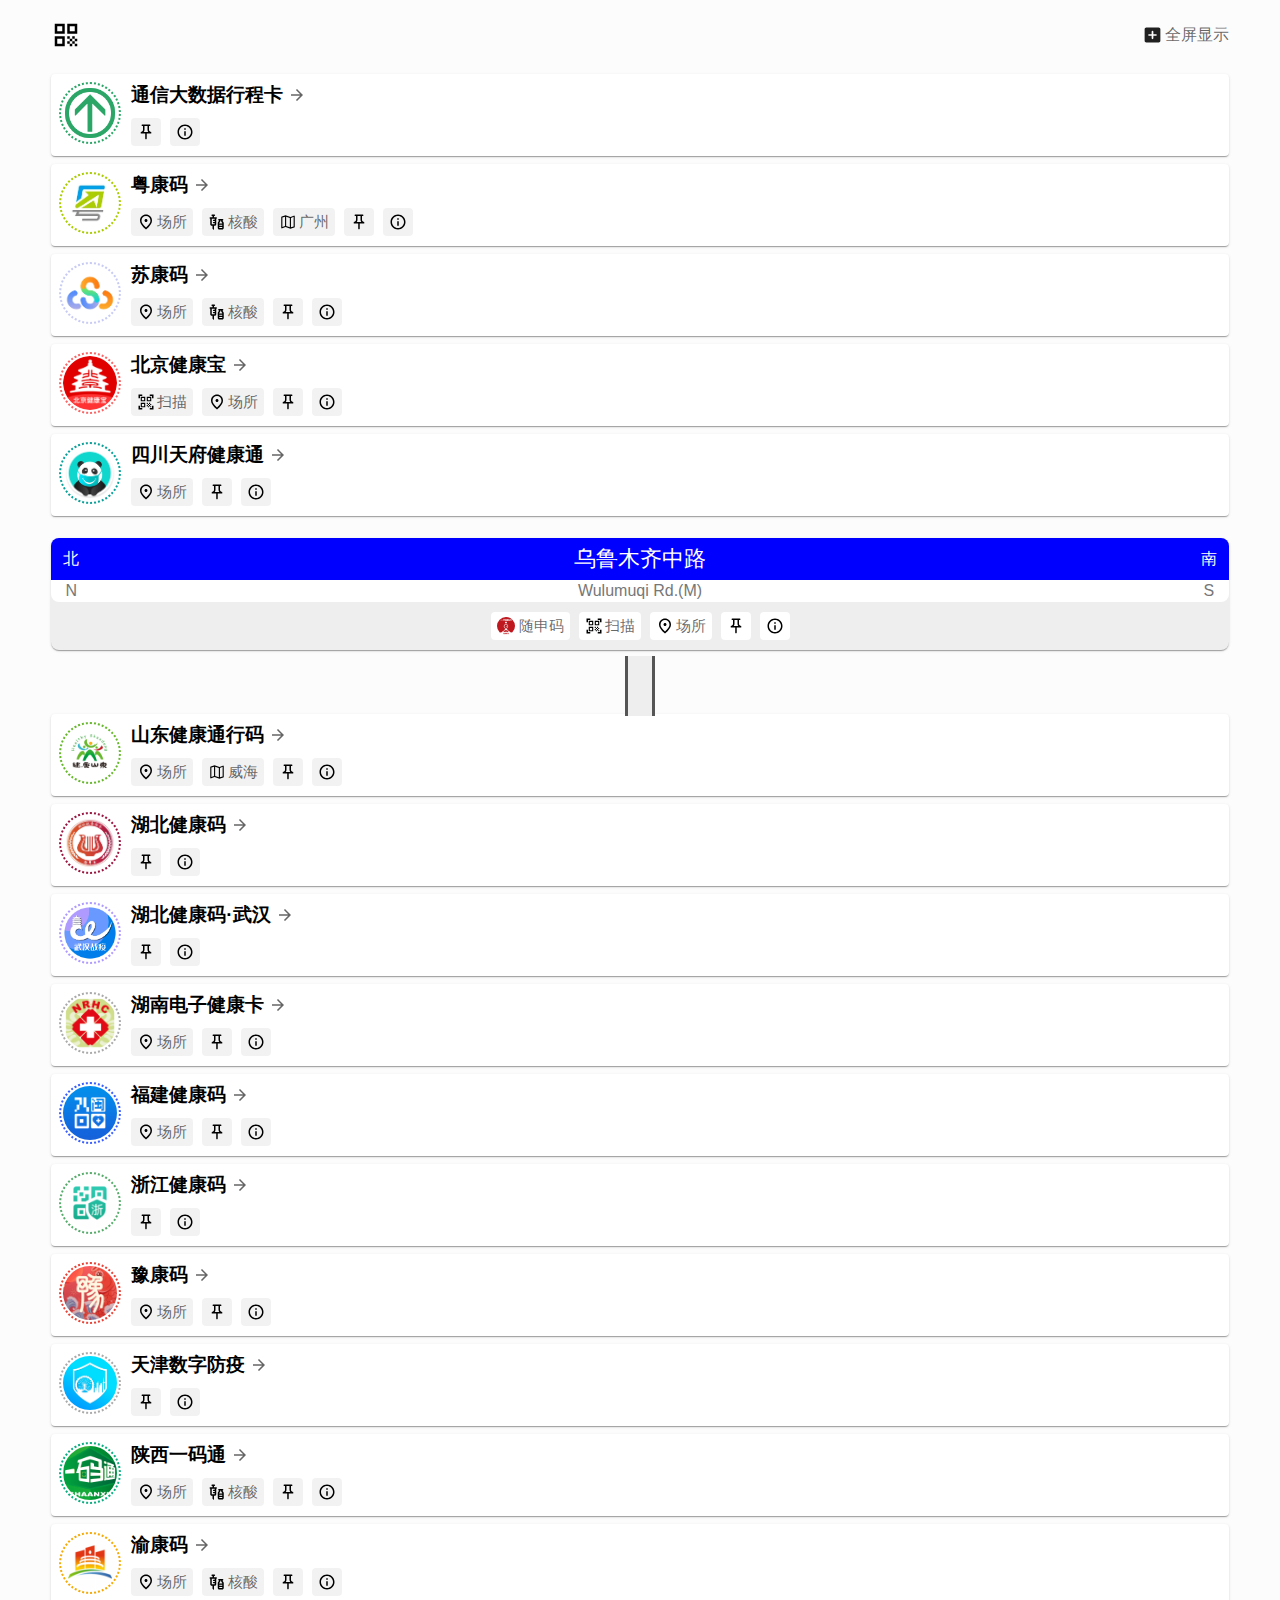
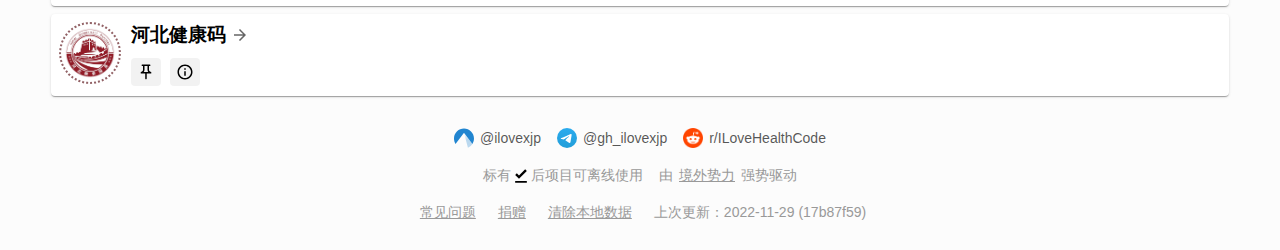
==== commit 432a45fd: "last" ====
--- a/healthy/index.html
+++ b/healthy/index.html
@@ -1,216 +1,86 @@
 <!DOCTYPE html>
-<title>通行登记</title>
+<title>健康码模拟</title>
 <meta http-equiv="Content-Type" content="text/html; charset=UTF-8">
-<meta name="viewport"
-  content="width=device-width,height=device-height,viewport-fit=cover,initial-scale=1,maximum-scale=1,user-scalable=0">
-<meta name="theme-color" content="#4293F4">
+<meta name="viewport" content="width=device-width,initial-scale=1,maximum-scale=1,user-scalable=0">
+<meta name="theme-color" content="#FCFCFC">
 <meta name="apple-mobile-web-app-status-bar-style" content="black-translucent">
 <link rel="manifest" href="manifest.json">
-<link rel="apple-touch-icon" sizes="140x140" href="./static/logo.png">
-<link rel="icon" type="image/png" href="./static/logo.png">
-<link rel="stylesheet" href="./common/base.css">
-<link rel="stylesheet" href="./common/cell.css">
-<link rel="stylesheet" href="../common/g-icon.css">
-<link rel="stylesheet" href="../common/nav.css">
-<script src="../common/base.js"></script>
-<style>
-  body {
-    margin: 0;
-    font-family: "PingFang SC", sans-serif;
-    box-sizing: border-box;
-  }
-
-  .check-point-id {
-    font-family: "PingFang SC", sans-serif;
-  }
-
-  view {
-    display: block;
-    box-sizing: border-box;
-  }
-</style>
-<div class="capsule capsule--wechat capsule--alternative" onclick="navigateHome();">
-  <svg class="capsule__menu-icon" viewBox="0 0 64 28" xmlns="http://www.w3.org/2000/svg">
-    <circle cx="32" cy="14" r="9.5" />
-    <circle cx="54" cy="14" r="6" />
-    <circle cx="10" cy="14" r="6" />
-  </svg>
-  <div class="capsule__splitter"></div>
-  <svg class="capsule__exit-icon" viewBox="0 0 60 60" xmlns="http://www.w3.org/2000/svg">
-    <circle cx="30" cy="30" r="9" />
-    <circle cx="30" cy="30" r="23" stroke-width="6" fill="transparent" />
-  </svg>
+<link rel="icon" type="image/jpeg" href="common/images/logo.jpg">
+<link rel="apple-touch-icon" sizes="512x512" href="common/images/logo.jpg">
+<link rel="stylesheet" href="app.css">
+<script src="app.js"></script>
+<div class="header">
+  <div class="page-title-container">
+    <img class="page-title-icon" src="common/icons/qr_code.svg">
+    <span class="page-title"></span>
+  </div>
+  <div class="sw-status">
+  </div>
 </div>
-<div class="is-bg-blue">
-  <div class="roll-warp roll-warp-before">
-    <div class="navbar navbar--wechat navbar--wechat-alternative">
-      <div class="navbar__placeholder"></div>
-      <div class="navbar__inner">
-        <div class="navbar__left">
-          <div class="navbar__buttons" onclick="navigateHome();">
-            <img class="goBackArrow" src="./static/goBackArrow.png" onclick="navigateHome();">
-          </div>
-        </div>
-        <div class="navbar__center">
-          <span style="font-weight: normal;">通行登记</span>
-        </div>
-        <div class="navbar__right">
-
-        </div>
-      </div>
-      <div class="capsule capsule--wechat capsule--alternative" onclick="navigateHome();">
-        <svg class="capsule__menu-icon" viewBox="0 0 64 28" xmlns="http://www.w3.org/2000/svg">
-          <circle cx="32" cy="14" r="9.5" />
-          <circle cx="54" cy="14" r="6" />
-          <circle cx="10" cy="14" r="6" />
-        </svg>
-        <div class="capsule__splitter"></div>
-        <svg class="capsule__exit-icon" viewBox="0 0 60 60" xmlns="http://www.w3.org/2000/svg">
-          <circle cx="30" cy="30" r="9" />
-          <circle cx="30" cy="30" r="23" stroke-width="6" fill="transparent" />
-        </svg>
-      </div>
+<div id="pwa-install-help" class="app-help">
+  <p>添加至主屏幕后，网页将可以全屏显示。</p>
+  <p>在 iOS Safari 中，先点击下方分享按钮，再点击“添加至主屏幕”。</p>
+  <p>注意：若正在使用全面屏 iOS 设备，在部分带有白色背景导航栏的页面中，可能会出现设备状态栏文字变白“消失”的情况。此时可以
+    <span style="text-decoration: underline;" onclick="document.querySelector('meta[name=apple-mobile-web-app-status-bar-style]').content = 'default'; alert('状态栏模式已切换，请点击分享菜单中的“添加至主屏幕”安装。');">点击这里切换状态栏样式</span>
+  后再安装。此后，所有页面的状态栏颜色将会正确显示，但网页背景无法再延伸至状态栏。</p>
+  <p>在 Android Chrome 中，先点击右上角菜单按钮，再点击“添加至主屏幕”。</p>
+  <p>在 Android Firefox 中，先点击右上角菜单按钮，再点击“安装”。</p>
+</div>
+<div id="pwa-usage-help" class="app-help">
+  <p>置顶项目和访问过的项目将被自动预加载，以在离线时使用。</p>
+  <p>若当前并非以 https 访问，部分功能可能无法使用。</p>
+  <p>若正在使用全面屏 iOS 设备，在部分带有白色背景导航栏的页面中，可能会出现设备状态栏文字变白“消失”的情况。此时请在浏览器中重新打开页面，点击页面右上角的“添加至主屏幕”，并按照指引安装。</p>
+</div>
+<div class="apps-list">
+  <p style="text-align: center">
+    如果页面无法加载，请换用较新版本的浏览器，并开启 Javascript 功能。
+  </p>
+</div>
+<footer>
+  <div class="links-list">
+    <div
+      class="link-wrapper"
+      onclick='window.location.href="https://codeberg.org/ilovexjp/health-code-simulator"'>
+      <img src="common/images/codeberg-logo.svg" /> <span>@ilovexjp</span>
+    </div>
+    <div
+      class="link-wrapper"
+      onclick='window.location.href="https://t.me/gh_ilovexjp"'>
+      <img src="common/images/telegram-logo.svg" /> <span>@gh_ilovexjp</span>
+    </div>
+    <div
+      class="link-wrapper"
+      onclick='window.location.href="https://www.reddit.com/r/ILoveHealthCode/"'>
+      <img src="common/images/reddit-logo.png" /> <span>r/ILoveHealthCode</span>
     </div>
   </div>
-  <div class="rep-wrap">
-    <div class="sk-card-box__wrapper">
-      <div>
-        <div class="sk-card-box ">
-          <div class="sk-card-box__head is-green ">
-            <span class="sk-card-box__title">通行凭证</span>
-          </div>
-          <div class="sk-card-box__content">
-            <div class="sk-card-box__first">
-              <div bind:tap="handleCommonProblem" class="relative-problem">常见问题
-              </div>
-              <div class="card-content-info">
-                <div class="sk-card-box__info">
-                  <div class="sk-card-box__info-name" id="_name"></div>
-                </div>
-                <div class="sk-card-box__address" id="_place"></div>
-                <div class="check-point-id">
-                  ID：<span id="_place_id"></span></div>
-                <div class="code-scanning-type" id="_place_type"></div>
-                <span class="sk-card-box__time">登记时间: <span id="_time"></span></span>
-              </div>
-              <div class="sk-card-base__code">
-                <img class="sk-card-base__code-pic"
-                  src="[data-uri]">
-                <img class="health-code-cover-image" src="./static/health-code2.gif">
-
-              </div>
-              <div class="health-status" style="color: #2AB492">
-                绿码
-              </div>
-              <div class="code-tip">
-                最新上报时间：<span id="last-report"></span>
-              </div>
-              <div class="risk-map">
-              </div>
-              <div class="cro-left-bottom is-bg-blue"></div>
-              <div class="cro-right-bottom is-bg-blue"></div>
-              <div class="cro-line-bottom"></div>
-            </div>
-            <div class="sk-card-box__last">
-              <div class="cro-left-top is-bg-blue"></div>
-              <div class="cro-right-top is-bg-blue"></div>
-              <div class="nucleic-vaccine-warp">
-                <div class="nucleic-left">
-                  <div bind:tap="handleToNucleic" class="nucleic-content"
-                    style="background: linear-gradient(180deg, #008BFF 0%, #003CD0 100%)">
-                    <div class="content-border have-nucleic zh-CN white-content">
-                      <div class="content-title">
-                        <div>核酸检测结果</div>
-                        <div class="g-icon" type="arrow-right" style="font-size: 13px; color:#fff"></div>
-                      </div>
-
-                      <div class="nucleic-hour">
-                        <div class="time">24</div>
-                        <span class="hour">小时阴性</span>
-                      </div>
-                      <div class="content-date" id="covid-test-time"></div>
-
-                    </div>
-                  </div>
-                </div>
-                <div class="vaccine-right">
-                  <div bind:tap="handleToVaccination" class="vaccine-content">
-                    <div class="content-border zh-CN">
-                      <div class="content-title">
-                        <div>疫苗接种信息</div>
-                        <div class="g-icon" type="arrow-right" style="font-size: 13px; color:#999"></div>
-                      </div>
-                      <span class="content cn-content">您已完成新冠疫苗加强接种</span>
-                      <div class="content-date" id="vaccination-date"></div>
-                    </div>
-                  </div>
-                </div>
-              </div>
-            </div>
-          </div>
-        </div>
-      </div>
-      <div class="matter-warp">
-        <view class="cell component-class">
-          
-        </view>
-        <view class="cell component-class">
-          
-            </view>
-          </view>
-        </view>
-        <view class="cell component-class">
-          <view class="cell__wrap">
-            <view class="cell__content">
-              <view class="cell__content__header">
-                <view class="cell__content__prepend prepend-class">
-                  <view class="prepend-item" slot="prepend">
-                    <image src="./static/icon-health-nucleic-acid.png">
-                    </image>
-                  </view>
-                </view>
-                <view class="cell__content__wrap">
-                  <view class="cell__content__label"></view>
-                  <view>
-                    <view class="matter-content" slot="content">粤核酸</view>
-                  </view>
-                </view>
-              </view>
-              <view class="cell__content__footer cell--no-access">
-                <view class="cell__content__append cell--no-access">
-                  <view slot="append">
-                    <view class="g-icon" type="arrow-right" style="font-size: 4vw; color: #C7C7CC;"></view>
-                  </view>
-                </view>
-              </view>
-            </view>
-          </view>
-        </view>
-      </div>
-      <div class="copyright">
-        <div>广州市新冠肺炎防控指挥办</div>
-        <div>腾讯公司/腾讯云提供技术支持</div>
-        <div>服务热线：12345</div>
-      </div>
+  
+  <div class="links-list links-list-help">
+    <div class="link-wrapper" id="sw-help-text" style="display: none;">
+      标有
+      <img src="common/icons/download_done.svg">
+      后项目可离线使用
+    </div>
+    <div class="link-wrapper">
+      由 <a href="https://twitter.com/RhgbuEaAsCCyPrA/status/1597142947774230530" style="margin-right: 6px;">境外势力</a> 强势驱动
     </div>
   </div>
-</div>
+
+  <div class="links-list links-list-help">
+    <div class="link-wrapper">
+      <a href="https://codeberg.org/ilovexjp/health-code-simulator/src/branch/main/docs/FAQ.md">常见问题</a>
+    </div>
+    <div class="link-wrapper">
+      <a href="https://t.me/s/gh_ilovexjp/23">捐赠</a>
+    </div>
+    <div class="link-wrapper">
+      <a id="clear-local-data">清除本地数据</a>
+    </div>
+    <div class="link-wrapper">
+      <span id="last-update" onclick="updateServiceWorker(this);">上次更新：2022-11-29<span id="last-update-version"></span></span>
+    </div>
+  </div>
+</footer>
 <script>
-  setStaticTime("#covid-test-time", 0, 16, 10, 10);
-  setStaticTime("#_time", 0, 19);
-
-  addStorageField("_name", "#_name", "名字", "习近平", presetFilters.name_preferfirstname);
-  addStorageField("_place", "#_place", "场所名称", "广州市政府大院");
-  addStorageField("_place_id", "#_place_id", "场所ID", "1000311672");
-  addStorageField("_place_type", "#_place_type", "场所类型", "政府机构");
-  addStorageField("_vaccine_date", "#vaccination-date", "疫苗接种完成日期", "2021-06-26");
-  addStorageField("_last_report_date", "#last-report", "最新上报时间", "2020/04/26");
-
-  function toggleChecked() {
-    document.getElementById("check-button").style.display = "none";
-    document.getElementById("not-checked").style.display = "none";
-    document.getElementById("checked").style.display = "block";
-  }
-
-  initServiceWorker("ykm");
+  render();
 </script>
--- a/healthy/app.css
+++ b/healthy/app.css
@@ -0,0 +1,324 @@
+body {
+  font-family: "PingFang SC", sans-serif;
+  margin: 20px 4%;
+  background-color: #fcfcfc;
+}
+
+.header {
+  margin: 20px 0;
+  display: flex;
+  flex-direction: row;
+  justify-content: space-between;
+  align-items: center;
+}
+
+.page-title-container {
+  display: flex;
+  flex-direction: row;
+  align-items: center;
+}
+
+.page-title {
+  font-size: 24px;
+  font-weight: bold;
+  color: #000;
+}
+
+.page-title-icon {
+  width: 30px;
+  height: 30px;
+  margin-right: 8px;
+}
+
+.icon {
+  width: 1.3em;
+  height: 1.3em;
+  margin: 0 2px;
+  opacity: .87;
+}
+
+.icon-align {
+  display: flex;
+  flex-direction: row;
+  align-items: center;
+}
+
+.sw-status {
+  display: flex;
+  flex-direction: column;
+  justify-content: space-around;
+  align-items: center;
+  color: rgba(0, 0, 0, .6);
+}
+
+.sw-help-text {
+  display: flex;
+  flex-direction: row;
+  align-items: center;
+}
+
+.sw-help-text > img {
+  width: 15px;
+  height: 15px;
+  margin: 2px;
+  filter: invert(0.4);
+}
+
+/* .sw-progress {
+  color: #000;
+  opacity: 0.4;
+}
+
+.sw-progress-bar {
+  margin-top: 4px;
+  width: min(100px, 23vw);
+  height: 5px;
+  background-color: rgba(0, 0, 0, .1);
+}
+
+.sw-progress-bar-fill {
+  height: 100%;
+  width: 0;
+  background-color: #000;
+} */
+
+.apps-list {
+  display: flex;
+  flex-direction: column;
+  align-items: stretch;
+  margin-bottom: 16px;
+}
+
+.app {
+  border-radius: 4px;
+  padding: 8px;
+  margin: 4px 0;
+  display: flex;
+  flex-direction: column;
+  background-color: #fff;
+  box-shadow: 0 2px 1px -1px rgb(0 0 0 / 20%), 0 1px 1px 0 rgb(0 0 0 / 14%),
+    0 1px 3px 0 rgb(0 0 0 / 12%);
+  transition: all 0.1s ease-out;
+}
+
+.app.selected {
+  opacity: 0.6;
+}
+
+.app-content {
+  display: flex;
+  flex-direction: row;
+  justify-content: flex-start;
+  align-items: stretch;
+  user-select: none;
+}
+
+.app-content > img {
+  height: 54px;
+  width: 54px;
+  margin-right: 10px;
+  padding: 2px;
+  border-radius: 100px;
+  border: 2px dotted #aaa;
+}
+
+.app-content > .app-description {
+  display: flex;
+  flex-direction: column;
+  justify-content: space-around;
+}
+
+.app-title {
+  font-size: 19px;
+  font-weight: 700;
+  flex-shrink: 0;
+}
+
+.app-title-wrapper {
+  display: flex;
+  flex-direction: row;
+  align-items: center;
+}
+
+.app-title-icon {
+  height: 18px;
+  width: 18px;
+  margin-left: 5px;
+  opacity: 0.6;
+  transition: margin-left 0.1s ease-out;
+}
+
+.app.selected .app-title-icon {
+  margin-left: 16px;
+}
+
+.app-menu {
+  display: flex;
+  flex-direction: row;
+  flex-wrap: wrap;
+  align-items: center;
+  margin-top: 8px;
+}
+
+.app-menu-item {
+  height: 20px;
+  font-size: 15px;
+  background-color: rgba(0, 0, 0, 0.05);
+  color: rgba(0, 0, 0, 0.6);
+  border-radius: 4px;
+  padding: 4px 6px;
+  margin: 2px 9px 2px 0;
+  display: flex;
+  flex-direction: row;
+  align-items: center;
+}
+
+.app-menu-item.active {
+  background-color: rgba(0, 0, 0, 0.9);
+  color: rgba(255, 255, 255, 0.87);
+}
+
+.app-menu-item[data-role="link"]:hover {
+  background-color: rgba(0, 0, 0, 0.9);
+  color: rgba(255, 255, 255, 0.87);
+}
+
+.app-menu-app-icon {
+  height: 18px;
+  width: 18px;
+}
+
+.app-menu-item.active .app-menu-app-icon {
+  filter: invert(1);
+}
+
+.app-menu-item[data-role="link"]:hover .app-menu-app-icon {
+  filter: invert(1);
+}
+
+.app-menu-app-title {
+  margin-left: 2px;
+}
+
+footer {
+  margin: 24px 0;
+}
+
+.links-list {
+  margin: 10px;
+  display: flex;
+  flex-direction: row;
+  justify-content: center;
+  align-items: center;
+  flex-wrap: wrap;
+  color: rgba(0, 0, 0, 0.67);
+}
+
+.link-wrapper {
+  margin: 4px 8px;
+  display: flex;
+  flex-direction: row;
+  align-items: center;
+  font-size: 14px;
+}
+
+.link-wrapper > img {
+  width: 20px;
+  height: 20px;
+}
+
+.link-wrapper > span {
+  margin-left: 6px;
+}
+
+.link-wrapper > a {
+  margin-left: 6px;
+  color: #999;
+  text-decoration: underline;
+}
+
+.links-list-help {
+  color: #999;
+}
+
+#last-update-version {
+  margin-left: 4px;
+}
+
+.app-help {
+  display: none;
+  font-size: 14px;
+  margin: 8px 4px 0 4px;
+  background-color: rgba(0, 0, 0, 0.05);
+  color: rgba(0, 0, 0, 0.75);
+  border-radius: 8px;
+  padding: 8px 12px;
+  line-height: 150%;
+}
+
+.app-help-subtitle {
+  font-weight: 700;
+  font-size: 18px;
+  margin: 4px 0;
+}
+
+.app-contributors-container {
+  margin-top: 8px;
+}
+
+.app-contributor {
+  display: flex;
+  flex-direction: row;
+  flex-wrap: wrap;
+  align-items: center;
+  margin-top: 8px;
+}
+
+.app-contributor-namestrip {
+  margin-top: 4px;
+}
+
+.contributor-nametag {
+  font-weight: 700;
+  font-style: italic;
+  font-size: 17px;
+  color: transparent;
+  background: linear-gradient(-68deg, #0716f6 0, #00d1ff 100%);
+  background-clip: text;
+  -webkit-background-clip: text;
+  padding: 4px 2px;
+  margin-right: 4px;
+}
+
+.app-contributor-namestrip .contributor-nametag {
+  margin: 0;
+  display: inline-block;
+  height: 21px;
+  background: #093779;
+  background: linear-gradient(68deg, #f9c507 0, #ff0061 100%);
+  padding: 4px 12px;
+  border-top-left-radius: 50px;
+  border-bottom-left-radius: 50px;
+  color: #fff;
+  -webkit-text-stroke: 0.5px rgba(0, 0, 0, 0.8);
+  text-stroke: 0.5px rgba(0, 0, 0, 0.8);
+}
+
+.contributor-description {
+  font-style: italic;
+  font-size: 13px;
+  color: rgba(0, 0, 0, 0.6);
+}
+
+.app-contributor-namestrip .contributor-description {
+  display: flex;
+  align-items: center;
+  justify-content: center;
+  padding: 4px 12px 4px 6px;
+  height: 19px;
+  border: 1px solid rgba(0, 0, 0, 0.6);
+  border-left-width: 0;
+  border-top-right-radius: 50px;
+  border-bottom-right-radius: 50px;
+  background-color: #fff;
+}